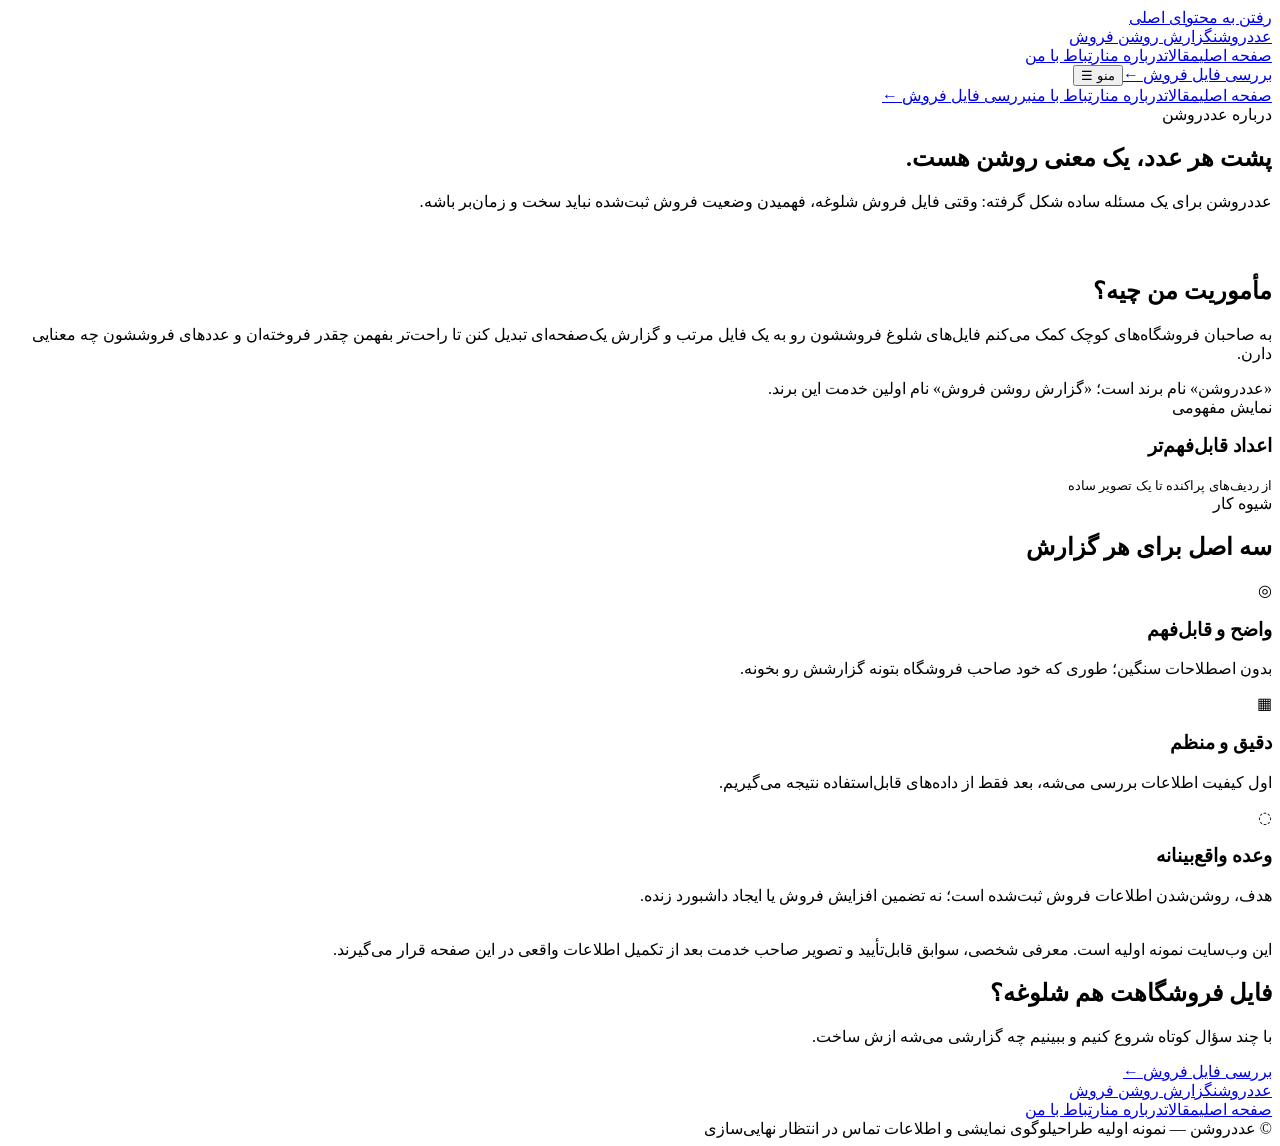
==== about.html @ 480784b9 "feat: add Adadroshan about.html" ====
<!DOCTYPE html>
<html dir="rtl" lang="fa"><head><meta charset="utf-8"/><meta content="width=device-width, initial-scale=1" name="viewport"/><meta content="درباره عددروشن و مأموریت خدمت گزارش روشن فروش برای فروشگاه‌های کوچک." name="description"/><title>درباره من | عددروشن</title><link href="styles.css" rel="stylesheet"/></head><body><a class="skip" href="#main">رفتن به محتوای اصلی</a><header class="nav-shell"><nav class="nav container"><a class="logo" href="index.html"><span aria-hidden="true" class="logo-symbol"><i></i><i></i><i></i><i></i><i></i><i></i><i></i><i></i><i></i><i></i></span><span><span class="logo-name">عددروشن</span><span class="logo-sub">گزارش روشن فروش</span></span></a><div class="nav-links"><a href="index.html">صفحه اصلی</a><a href="blog.html">مقالات</a><a aria-current="page" class="active" href="about.html">درباره من</a><a href="contact.html">ارتباط با من</a></div><a class="btn btn-primary" href="contact.html#request">بررسی فایل فروش ←</a><button aria-controls="mobileMenu" aria-expanded="false" class="menu-btn" id="menuToggle" type="button">منو ☰</button></nav><div class="mobile-menu" id="mobileMenu"><a href="index.html">صفحه اصلی</a><a href="blog.html">مقالات</a><a href="about.html">درباره من</a><a href="contact.html">ارتباط با من</a><a href="contact.html#request">بررسی فایل فروش ←</a></div></header><main id="main"><section class="page-hero"><div class="container"><span class="eyebrow">درباره عددروشن</span><h1>پشت هر عدد، یک معنی روشن هست.</h1><p>عددروشن برای یک مسئله ساده شکل گرفته: وقتی فایل فروش شلوغه، فهمیدن وضعیت فروش ثبت‌شده نباید سخت و زمان‌بر باشه.</p></div></section><section class="section white" style="padding-top:30px"><div class="container"><div class="about-grid"><article class="mission"><h2>مأموریت من چیه؟</h2><p>به صاحبان فروشگاه‌های کوچک کمک می‌کنم فایل‌های شلوغ فروششون رو به یک فایل مرتب و گزارش یک‌صفحه‌ای تبدیل کنن تا راحت‌تر بفهمن چقدر فروخته‌ان و عددهای فروششون چه معنایی دارن.</p><div class="fact-box">«عددروشن» نام برند است؛ «گزارش روشن فروش» نام اولین خدمت این برند.</div></article><div aria-label="نمایش نمادین تبدیل اطلاعات به گزارش" class="about-visual"><div class="diagram"><span class="sample-mark">نمایش مفهومی</span><div class="bars"><i style="height:36%"></i><i style="height:72%"></i><i style="height:52%"></i><i style="height:90%"></i><i style="height:61%"></i></div><h3>اعداد قابل‌فهم‌تر</h3><small>از ردیف‌های پراکنده تا یک تصویر ساده</small></div></div></div></div></section><section class="section"><div class="container"><div class="section-title"><span class="eyebrow">شیوه کار</span><h2>سه اصل برای هر گزارش</h2></div><div class="cards-3"><article class="feature-card"><div class="iconbox">◎</div><h3>واضح و قابل‌فهم</h3><p>بدون اصطلاحات سنگین؛ طوری که خود صاحب فروشگاه بتونه گزارشش رو بخونه.</p></article><article class="feature-card"><div class="iconbox">▦</div><h3>دقیق و منظم</h3><p>اول کیفیت اطلاعات بررسی می‌شه، بعد فقط از داده‌های قابل‌استفاده نتیجه می‌گیریم.</p></article><article class="feature-card"><div class="iconbox">◌</div><h3>وعده واقع‌بینانه</h3><p>هدف، روشن‌شدن اطلاعات فروش ثبت‌شده است؛ نه تضمین افزایش فروش یا ایجاد داشبورد زنده.</p></article></div><div class="fact-box" style="margin-top:35px">این وب‌سایت نمونه اولیه است. معرفی شخصی، سوابق قابل‌تأیید و تصویر صاحب خدمت بعد از تکمیل اطلاعات واقعی در این صفحه قرار می‌گیرند.</div></div></section><section class="section white"><div class="container"><div class="final-cta"><div><h2>فایل فروشگاهت هم شلوغه؟</h2><p>با چند سؤال کوتاه شروع کنیم و ببینیم چه گزارشی می‌شه ازش ساخت.</p></div><a class="btn" href="contact.html#request">بررسی فایل فروش ←</a></div></div></section></main><footer class="footer"><div class="container"><div class="foot-grid"><a class="logo" href="index.html"><span aria-hidden="true" class="logo-symbol"><i></i><i></i><i></i><i></i><i></i><i></i><i></i><i></i><i></i></span><span><span class="logo-name">عددروشن</span><span class="logo-sub">گزارش روشن فروش</span></span></a><div class="foot-links"><a href="index.html">صفحه اصلی</a><a href="blog.html">مقالات</a><a href="about.html">درباره من</a><a href="contact.html">ارتباط با من</a></div></div><div class="footer-note"><span>© عددروشن — نمونه اولیه طراحی</span><span>لوگوی نمایشی و اطلاعات تماس در انتظار نهایی‌سازی</span></div></div></footer><script src="app.js"></script></body></html>
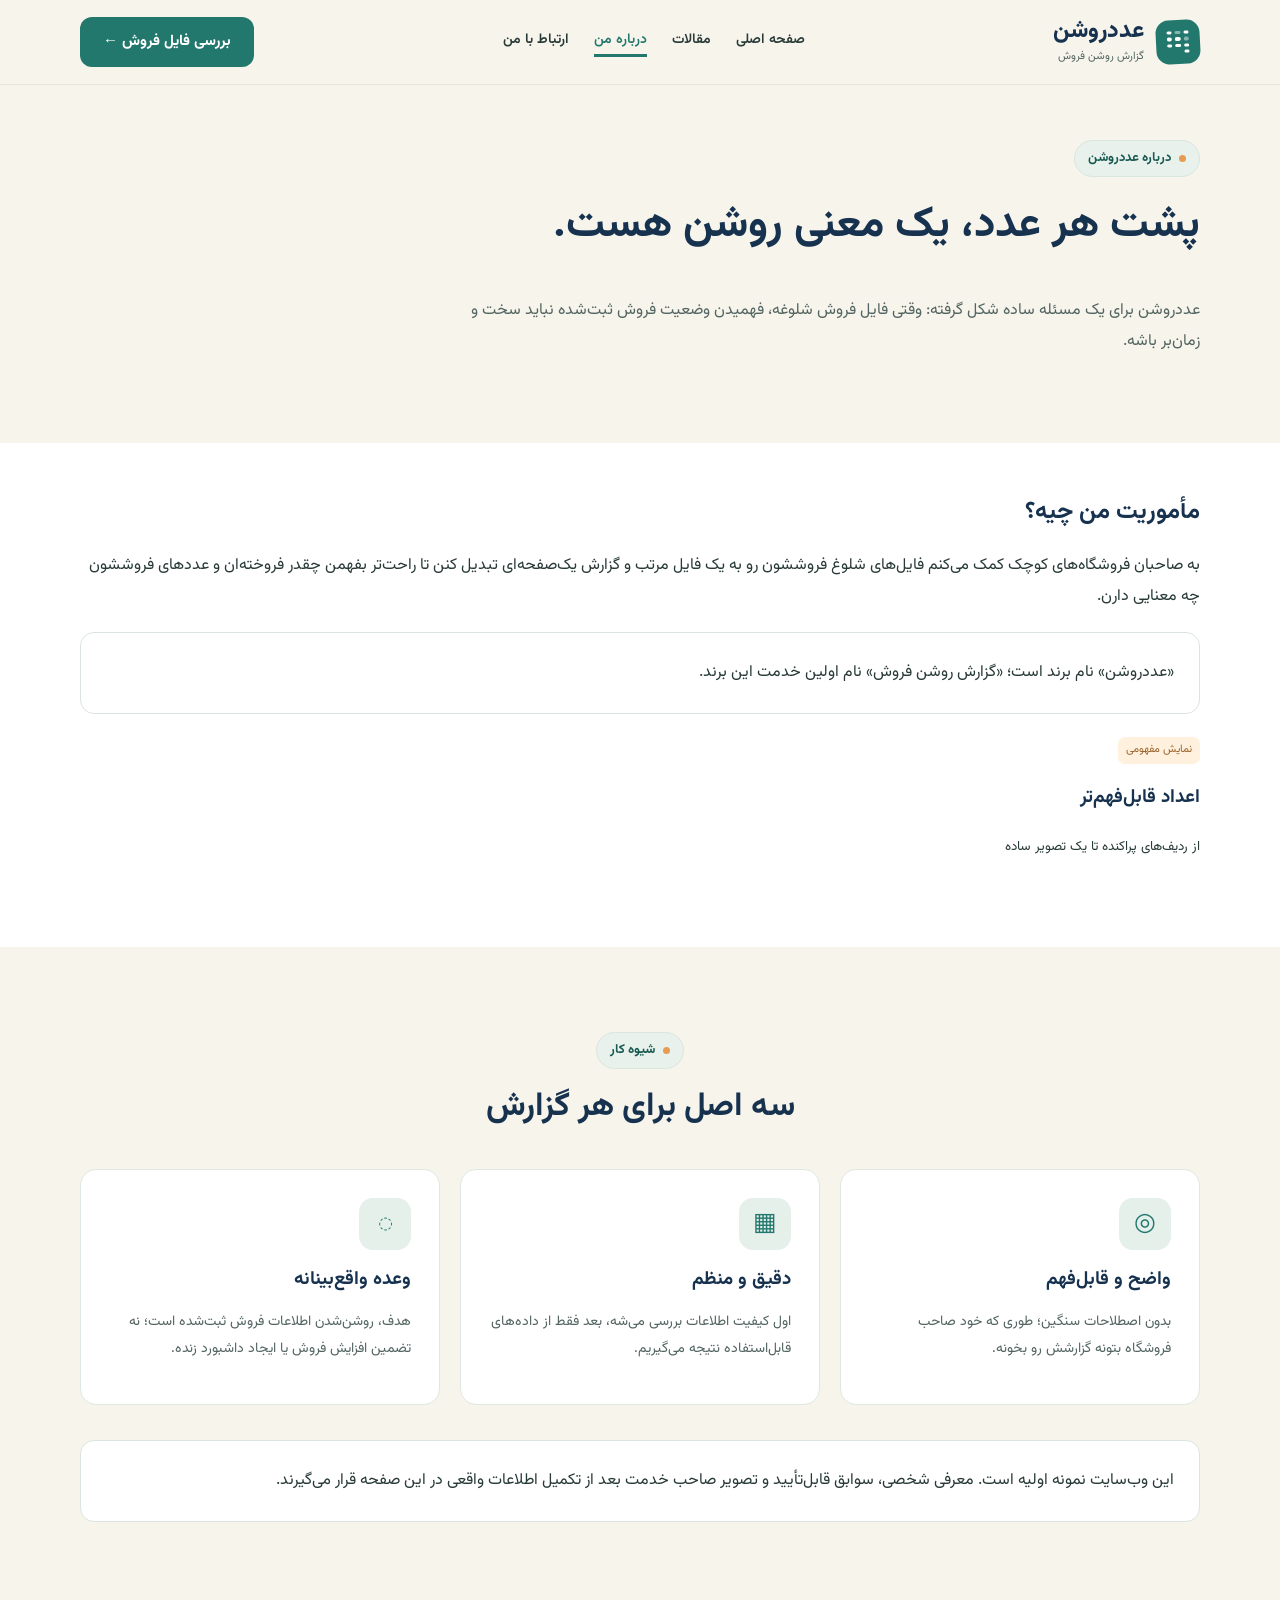
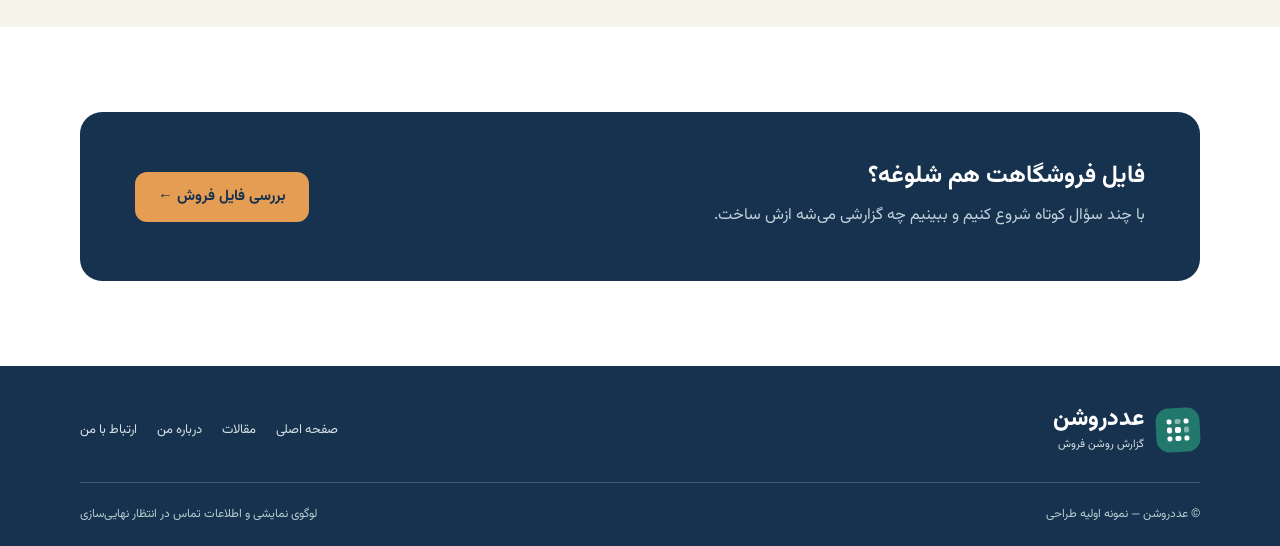
==== commit 23f43f7e: "feat: add custom favicon to website and blog" ====
--- a/about.html
+++ b/about.html
@@ -1,2 +1,2 @@
 <!DOCTYPE html>
-<html dir="rtl" lang="fa"><head><meta charset="utf-8"/><meta content="width=device-width, initial-scale=1" name="viewport"/><meta content="درباره عددروشن و مأموریت خدمت گزارش روشن فروش برای فروشگاه‌های کوچک." name="description"/><title>درباره من | عددروشن</title><link href="styles.css" rel="stylesheet"/></head><body><a class="skip" href="#main">رفتن به محتوای اصلی</a><header class="nav-shell"><nav class="nav container"><a class="logo" href="index.html"><span aria-hidden="true" class="logo-symbol"><i></i><i></i><i></i><i></i><i></i><i></i><i></i><i></i><i></i><i></i></span><span><span class="logo-name">عددروشن</span><span class="logo-sub">گزارش روشن فروش</span></span></a><div class="nav-links"><a href="index.html">صفحه اصلی</a><a href="blog.html">مقالات</a><a aria-current="page" class="active" href="about.html">درباره من</a><a href="contact.html">ارتباط با من</a></div><a class="btn btn-primary" href="contact.html#request">بررسی فایل فروش ←</a><button aria-controls="mobileMenu" aria-expanded="false" class="menu-btn" id="menuToggle" type="button">منو ☰</button></nav><div class="mobile-menu" id="mobileMenu"><a href="index.html">صفحه اصلی</a><a href="blog.html">مقالات</a><a href="about.html">درباره من</a><a href="contact.html">ارتباط با من</a><a href="contact.html#request">بررسی فایل فروش ←</a></div></header><main id="main"><section class="page-hero"><div class="container"><span class="eyebrow">درباره عددروشن</span><h1>پشت هر عدد، یک معنی روشن هست.</h1><p>عددروشن برای یک مسئله ساده شکل گرفته: وقتی فایل فروش شلوغه، فهمیدن وضعیت فروش ثبت‌شده نباید سخت و زمان‌بر باشه.</p></div></section><section class="section white" style="padding-top:30px"><div class="container"><div class="about-grid"><article class="mission"><h2>مأموریت من چیه؟</h2><p>به صاحبان فروشگاه‌های کوچک کمک می‌کنم فایل‌های شلوغ فروششون رو به یک فایل مرتب و گزارش یک‌صفحه‌ای تبدیل کنن تا راحت‌تر بفهمن چقدر فروخته‌ان و عددهای فروششون چه معنایی دارن.</p><div class="fact-box">«عددروشن» نام برند است؛ «گزارش روشن فروش» نام اولین خدمت این برند.</div></article><div aria-label="نمایش نمادین تبدیل اطلاعات به گزارش" class="about-visual"><div class="diagram"><span class="sample-mark">نمایش مفهومی</span><div class="bars"><i style="height:36%"></i><i style="height:72%"></i><i style="height:52%"></i><i style="height:90%"></i><i style="height:61%"></i></div><h3>اعداد قابل‌فهم‌تر</h3><small>از ردیف‌های پراکنده تا یک تصویر ساده</small></div></div></div></div></section><section class="section"><div class="container"><div class="section-title"><span class="eyebrow">شیوه کار</span><h2>سه اصل برای هر گزارش</h2></div><div class="cards-3"><article class="feature-card"><div class="iconbox">◎</div><h3>واضح و قابل‌فهم</h3><p>بدون اصطلاحات سنگین؛ طوری که خود صاحب فروشگاه بتونه گزارشش رو بخونه.</p></article><article class="feature-card"><div class="iconbox">▦</div><h3>دقیق و منظم</h3><p>اول کیفیت اطلاعات بررسی می‌شه، بعد فقط از داده‌های قابل‌استفاده نتیجه می‌گیریم.</p></article><article class="feature-card"><div class="iconbox">◌</div><h3>وعده واقع‌بینانه</h3><p>هدف، روشن‌شدن اطلاعات فروش ثبت‌شده است؛ نه تضمین افزایش فروش یا ایجاد داشبورد زنده.</p></article></div><div class="fact-box" style="margin-top:35px">این وب‌سایت نمونه اولیه است. معرفی شخصی، سوابق قابل‌تأیید و تصویر صاحب خدمت بعد از تکمیل اطلاعات واقعی در این صفحه قرار می‌گیرند.</div></div></section><section class="section white"><div class="container"><div class="final-cta"><div><h2>فایل فروشگاهت هم شلوغه؟</h2><p>با چند سؤال کوتاه شروع کنیم و ببینیم چه گزارشی می‌شه ازش ساخت.</p></div><a class="btn" href="contact.html#request">بررسی فایل فروش ←</a></div></div></section></main><footer class="footer"><div class="container"><div class="foot-grid"><a class="logo" href="index.html"><span aria-hidden="true" class="logo-symbol"><i></i><i></i><i></i><i></i><i></i><i></i><i></i><i></i><i></i></span><span><span class="logo-name">عددروشن</span><span class="logo-sub">گزارش روشن فروش</span></span></a><div class="foot-links"><a href="index.html">صفحه اصلی</a><a href="blog.html">مقالات</a><a href="about.html">درباره من</a><a href="contact.html">ارتباط با من</a></div></div><div class="footer-note"><span>© عددروشن — نمونه اولیه طراحی</span><span>لوگوی نمایشی و اطلاعات تماس در انتظار نهایی‌سازی</span></div></div></footer><script src="app.js"></script></body></html>+<html dir="rtl" lang="fa"><head><meta charset="utf-8"/><meta content="width=device-width, initial-scale=1" name="viewport"/><meta content="درباره عددروشن و مأموریت خدمت گزارش روشن فروش برای فروشگاه‌های کوچک." name="description"/><title>درباره من | عددروشن</title><link href="styles.css" rel="stylesheet"/><link rel="icon" type="image/png" sizes="128x128" href="favicon.png"></head><body><a class="skip" href="#main">رفتن به محتوای اصلی</a><header class="nav-shell"><nav class="nav container"><a class="logo" href="index.html"><span aria-hidden="true" class="logo-symbol"><i></i><i></i><i></i><i></i><i></i><i></i><i></i><i></i><i></i><i></i></span><span><span class="logo-name">عددروشن</span><span class="logo-sub">گزارش روشن فروش</span></span></a><div class="nav-links"><a href="index.html">صفحه اصلی</a><a href="blog.html">مقالات</a><a aria-current="page" class="active" href="about.html">درباره من</a><a href="contact.html">ارتباط با من</a></div><a class="btn btn-primary" href="contact.html#request">بررسی فایل فروش ←</a><button aria-controls="mobileMenu" aria-expanded="false" class="menu-btn" id="menuToggle" type="button">منو ☰</button></nav><div class="mobile-menu" id="mobileMenu"><a href="index.html">صفحه اصلی</a><a href="blog.html">مقالات</a><a href="about.html">درباره من</a><a href="contact.html">ارتباط با من</a><a href="contact.html#request">بررسی فایل فروش ←</a></div></header><main id="main"><section class="page-hero"><div class="container"><span class="eyebrow">درباره عددروشن</span><h1>پشت هر عدد، یک معنی روشن هست.</h1><p>عددروشن برای یک مسئله ساده شکل گرفته: وقتی فایل فروش شلوغه، فهمیدن وضعیت فروش ثبت‌شده نباید سخت و زمان‌بر باشه.</p></div></section><section class="section white" style="padding-top:30px"><div class="container"><div class="about-grid"><article class="mission"><h2>مأموریت من چیه؟</h2><p>به صاحبان فروشگاه‌های کوچک کمک می‌کنم فایل‌های شلوغ فروششون رو به یک فایل مرتب و گزارش یک‌صفحه‌ای تبدیل کنن تا راحت‌تر بفهمن چقدر فروخته‌ان و عددهای فروششون چه معنایی دارن.</p><div class="fact-box">«عددروشن» نام برند است؛ «گزارش روشن فروش» نام اولین خدمت این برند.</div></article><div aria-label="نمایش نمادین تبدیل اطلاعات به گزارش" class="about-visual"><div class="diagram"><span class="sample-mark">نمایش مفهومی</span><div class="bars"><i style="height:36%"></i><i style="height:72%"></i><i style="height:52%"></i><i style="height:90%"></i><i style="height:61%"></i></div><h3>اعداد قابل‌فهم‌تر</h3><small>از ردیف‌های پراکنده تا یک تصویر ساده</small></div></div></div></div></section><section class="section"><div class="container"><div class="section-title"><span class="eyebrow">شیوه کار</span><h2>سه اصل برای هر گزارش</h2></div><div class="cards-3"><article class="feature-card"><div class="iconbox">◎</div><h3>واضح و قابل‌فهم</h3><p>بدون اصطلاحات سنگین؛ طوری که خود صاحب فروشگاه بتونه گزارشش رو بخونه.</p></article><article class="feature-card"><div class="iconbox">▦</div><h3>دقیق و منظم</h3><p>اول کیفیت اطلاعات بررسی می‌شه، بعد فقط از داده‌های قابل‌استفاده نتیجه می‌گیریم.</p></article><article class="feature-card"><div class="iconbox">◌</div><h3>وعده واقع‌بینانه</h3><p>هدف، روشن‌شدن اطلاعات فروش ثبت‌شده است؛ نه تضمین افزایش فروش یا ایجاد داشبورد زنده.</p></article></div><div class="fact-box" style="margin-top:35px">این وب‌سایت نمونه اولیه است. معرفی شخصی، سوابق قابل‌تأیید و تصویر صاحب خدمت بعد از تکمیل اطلاعات واقعی در این صفحه قرار می‌گیرند.</div></div></section><section class="section white"><div class="container"><div class="final-cta"><div><h2>فایل فروشگاهت هم شلوغه؟</h2><p>با چند سؤال کوتاه شروع کنیم و ببینیم چه گزارشی می‌شه ازش ساخت.</p></div><a class="btn" href="contact.html#request">بررسی فایل فروش ←</a></div></div></section></main><footer class="footer"><div class="container"><div class="foot-grid"><a class="logo" href="index.html"><span aria-hidden="true" class="logo-symbol"><i></i><i></i><i></i><i></i><i></i><i></i><i></i><i></i><i></i></span><span><span class="logo-name">عددروشن</span><span class="logo-sub">گزارش روشن فروش</span></span></a><div class="foot-links"><a href="index.html">صفحه اصلی</a><a href="blog.html">مقالات</a><a href="about.html">درباره من</a><a href="contact.html">ارتباط با من</a></div></div><div class="footer-note"><span>© عددروشن — نمونه اولیه طراحی</span><span>لوگوی نمایشی و اطلاعات تماس در انتظار نهایی‌سازی</span></div></div></footer><script src="app.js"></script></body></html>
--- a/styles.css
+++ b/styles.css
@@ -0,0 +1,21 @@
+@import url('https://fonts.googleapis.com/css2?family=Vazirmatn:wght@400;500;600;700;800&display=swap');
+:root{--green:#23786D;--green-dark:#185A52;--green-light:#E9F3EF;--cream:#F7F4EB;--navy:#17324F;--orange:#E59C53;--coal:#283A38;--muted:#536562;--line:#CBD8D3;--white:#fff;--shadow:0 22px 60px rgba(23,50,79,.09)}
+*{box-sizing:border-box}html{scroll-behavior:smooth}body{margin:0;background:var(--cream);color:var(--coal);font-family:Vazirmatn,Tahoma,sans-serif;font-size:16px;line-height:1.9;direction:rtl}a{color:inherit;text-decoration:none}button,input,textarea,select{font:inherit}button{cursor:pointer}img,svg{max-width:100%}.container{width:min(1120px,calc(100% - 44px));margin:auto}[hidden]{display:none!important}.skip{position:absolute;top:-80px;right:12px;background:#fff;padding:8px;z-index:99}.skip:focus{top:8px}a:focus-visible,button:focus-visible,input:focus-visible,textarea:focus-visible,summary:focus-visible{outline:3px solid var(--orange);outline-offset:3px}
+.nav-shell{position:sticky;top:0;z-index:50;background:#f7f4ebf5;border-bottom:1px solid #e5e4dd;backdrop-filter:blur(15px)}.nav{display:flex;align-items:center;justify-content:space-between;gap:22px;min-height:84px}.logo{display:flex;align-items:center;gap:12px;flex-shrink:0}.logo-symbol{width:44px;height:44px;padding:11px;border-radius:13px;background:var(--green);display:grid;grid-template-columns:repeat(3,1fr);gap:3px;transform:rotate(-3deg)}.logo-symbol i{background:#fff;border-radius:2px}.logo-symbol i:nth-child(2),.logo-symbol i:nth-child(4){opacity:.45}.logo-name{display:block;color:var(--navy);font-size:23px;font-weight:800;line-height:1.35}.logo-sub{color:var(--muted);font-size:11px;display:block}.nav-links{display:flex;gap:25px;font-weight:600;font-size:14px}.nav-links a:hover,.nav-links .active{color:var(--green)}.nav-links .active{border-bottom:3px solid var(--green)}.btn{display:inline-flex;align-items:center;justify-content:center;gap:8px;min-height:50px;padding:9px 22px;border-radius:12px;font-size:15px;font-weight:700;border:1px solid transparent;transition:transform .2s}.btn:hover{transform:translateY(-2px)}.btn-primary{background:var(--green);color:#fff}.btn-primary:hover{background:var(--green-dark)}.btn-outline{background:white;border-color:var(--green);color:var(--green)}.btn-soft{background:var(--green-light);color:var(--green)}.menu-btn,.mobile-menu{display:none}
+.eyebrow{display:inline-flex;align-items:center;gap:8px;border-radius:40px;border:1px solid #d8e6de;background:#e9f1ec;color:var(--green-dark);font-size:13px;font-weight:700;padding:5px 13px}.eyebrow:before{content:'';background:var(--orange);width:7px;height:7px;border-radius:50%}h1,h2,h3{color:var(--navy);line-height:1.6}.hero{padding:75px 0 85px;overflow:hidden}.hero-grid{display:grid;grid-template-columns:1fr 1.04fr;gap:45px;align-items:center}.hero h1{font-size:clamp(34px,4.3vw,53px);line-height:1.5;margin:20px 0;font-weight:800}.hero h1 em{font-style:normal;color:var(--green)}.hero-text{color:var(--muted);font-size:18px;line-height:2.05}.hero-actions{display:flex;gap:12px;flex-wrap:wrap;margin:25px 0}.hero-chips{display:flex;gap:12px;flex-wrap:wrap;color:var(--muted);font-size:13px}.tick{color:var(--green)}.showcase{position:relative;padding:25px 0 0 15px}.showcase:before{content:'';position:absolute;width:90%;height:95%;background:#e2ebe4;transform:rotate(-7deg);border-radius:48px;top:10px;right:10px}.report-window{position:relative;background:#fff;border-radius:19px;box-shadow:0 25px 70px #17324f1a;border:1px solid #d8e0d9;overflow:hidden;transform:rotate(1deg)}.window-head{display:flex;justify-content:space-between;padding:14px 20px;border-bottom:1px solid #edf0ed}.window-name{font-weight:700;color:var(--navy);font-size:13px}.window-dots{display:flex;gap:4px}.window-dots i{height:8px;width:8px;border-radius:50%;background:#e4dfd9}.window-inner{padding:22px}.report-top{display:flex;align-items:center;justify-content:space-between}.report-top h3{font-size:16px}.report-top small,.sample-mark{display:inline-block;background:#fff1dd;color:#9a632c;border-radius:7px;padding:3px 8px;font-size:11px}.stat-main{display:flex;align-items:center;justify-content:space-between;background:var(--green);color:#fff;padding:20px;border-radius:12px}.stat-main .num{font-size:26px;font-weight:800}.stat-main small{color:#d2e8e0}.stat-row{display:grid;grid-template-columns:repeat(2,1fr);gap:11px;margin-top:11px}.mini-stat{background:#fbfdfb;border:1px solid #e1eae4;border-radius:12px;padding:12px}.mini-stat small{display:block;font-size:11px;color:var(--muted)}.mini-stat strong{display:block;font-size:21px;color:var(--navy)}.mock-chart{height:86px;display:flex;align-items:end;gap:9px;border-bottom:1px dashed #a8c5b5;margin-top:20px}.mock-chart i{flex:1;background:#bfd9c9;border-radius:5px 5px 0 0}.mock-chart i:nth-child(2),.mock-chart i:nth-child(5){background:var(--green)}.chart-labels{display:flex;justify-content:space-between;font-size:10px;color:#83968c}.float-tag{position:absolute;bottom:-12px;right:-20px;background:var(--orange);padding:8px 13px;color:var(--navy);font-size:12px;border-radius:9px;transform:rotate(-4deg);font-weight:700}
+.section{padding:85px 0}.section.white,.split-band{background:#fff}.section-title{text-align:center;max-width:720px;margin:0 auto 35px}.section-title h2{font-size:clamp(24px,3vw,33px);margin:12px 0 8px}.section-title p{color:var(--muted)}.cards-3,.steps,.blog-cards{display:grid;grid-template-columns:repeat(3,minmax(0,1fr));gap:20px}.feature-card,.post-card{background:#fff;border:1px solid #dee8e1;border-radius:16px;overflow:hidden}.feature-card{padding:28px}.feature-card .iconbox{width:52px;height:52px;background:#e5f0eb;color:var(--green);border-radius:14px;display:grid;place-items:center;font-size:25px}.feature-card h3{margin:15px 0 8px}.feature-card p,.step p{font-size:14px;color:var(--muted)}.split-band{padding:85px 0}.compare{display:grid;grid-template-columns:repeat(2,minmax(0,1fr));gap:22px}.compare-card{background:#fff;border:1px solid #e0e8e3;border-radius:17px;overflow:hidden;box-shadow:0 10px 30px #17324f09}.compare-card header{display:flex;justify-content:space-between;align-items:center;gap:10px;padding:14px 20px;border-bottom:1px solid #e9eeeb}.compare-card header h3{font-size:17px;margin:0}.dot{display:inline-block;width:8px;height:8px;margin-left:7px;border-radius:50%;background:var(--orange)}.after .dot{background:var(--green)}.compare-card .inner{padding:18px}.sheet{width:100%;border-collapse:collapse;text-align:center;table-layout:fixed;font-size:11px}.sheet th,.sheet td{border:1px solid #e2e3de;padding:9px 4px;overflow:hidden;text-overflow:ellipsis;white-space:nowrap}.sheet th{background:#f3f1eb}.sheet .bad{background:#fff0e7}.sheet .good{background:#eef7f1}.issue{color:#a9682e}.compare-note{font-size:12px;color:var(--muted)}.summary-strip{display:flex;gap:8px;flex-wrap:wrap}.summary-strip span{background:#eff6f2;border-radius:8px;padding:6px 10px;font-size:12px;color:var(--green)}.micro-link,.read-link{color:var(--green);font-weight:700}.steps{margin-top:32px}.step{text-align:center;padding:15px}.step-num{width:58px;height:58px;border-radius:17px;background:#e7f1ed;color:var(--green);font-size:24px;font-weight:800;display:grid;place-items:center;margin:auto}.step h3{font-size:18px}.faq-wrap{max-width:800px;margin:auto}.faq-wrap details{background:#fff;border:1px solid #dce7df;border-radius:12px;margin-bottom:10px;padding:0 20px}.faq-wrap summary{color:var(--navy);font-weight:700;cursor:pointer;padding:16px 0}.faq-wrap details p{color:var(--muted);font-size:14px}.final-cta{display:flex;align-items:center;justify-content:space-between;gap:25px;background:var(--navy);padding:45px 55px;border-radius:22px;color:#fff}.final-cta h2{color:#fff;margin:0}.final-cta p{color:#c3d2da;margin:5px 0}.final-cta .btn{background:var(--orange);color:var(--navy)}.footer{background:#17324f;color:#d4e0e1;padding:38px 0 20px}.footer .logo-name{color:#fff}.footer .logo-sub{color:#d6e1e2}.foot-grid{display:flex;align-items:center;justify-content:space-between;gap:25px}.foot-links{display:flex;flex-wrap:wrap;gap:20px;font-size:13px}.footer-note{display:flex;flex-wrap:wrap;justify-content:space-between;gap:15px;margin-top:26px;padding-top:20px;border-top:1px solid #ffffff30;font-size:12px;color:#b5cbcf}
+.page-hero{padding:55px 0 70px}.page-hero h1{font-size:clamp(30px,4vw,43px)}.page-hero p{color:var(--muted);max-width:750px}.fact-box{background:#fff;border:1px solid #dbe5de;border-radius:14px;padding:25px;margin:20px 0}.field{display:flex;flex-direction:column;gap:5px;margin:14px 0}.field input,.field textarea,.field select{background:#fff;border:1px solid #cbd8d3;border-radius:10px;padding:12px;min-width:0}.field label{font-weight:700;color:var(--navy)}.request-result{display:none;background:#f0f7f3;border:1px solid #cbd8d3;padding:22px;border-radius:12px}.request-result.show{display:block}.request-result pre,.request-result code{white-space:pre-wrap;font-family:inherit;overflow-wrap:anywhere}.contact-grid{display:grid;grid-template-columns:1.4fr 1fr;gap:24px}
+.blog-hero{padding:65px 0;background:#ecf3ed}.blog-hero-grid{display:grid;grid-template-columns:1.25fr .75fr;align-items:center;gap:25px}.blog-hero h1{font-size:clamp(32px,4.2vw,46px);margin:14px 0}.blog-hero p{color:var(--muted);max-width:650px;font-size:17px}.blog-hero-graphic{display:flex;align-items:center;justify-content:center;position:relative;min-height:230px}.graphic-book{background:#fff;border:1px solid #dfebe3;box-shadow:var(--shadow);padding:26px 38px;border-radius:17px;transform:rotate(-4deg)}.graphic-book b{font-size:33px;color:var(--green)}.graphic-book span{display:block;color:var(--muted)}.graphic-dots{position:absolute;width:14px;height:14px;border-radius:50%;background:var(--orange);top:20px;right:20px}.graphic-note{position:absolute;bottom:7px;left:7px;background:var(--orange);border-radius:9px;padding:7px 15px;font-size:12px;transform:rotate(5deg)}.blog-toolbar,.blog-heading-row{display:flex;align-items:center;justify-content:space-between;gap:25px;margin-bottom:24px}.blog-heading-row h2{margin:5px 0;font-size:30px}.blog-heading-row p{color:var(--muted)}.blog-filters{display:flex;gap:8px;flex-wrap:wrap}.filter-btn{background:#fff;border:1px solid #d9e7dc;border-radius:22px;padding:8px 14px;font-size:13px;color:var(--muted)}.filter-btn.selected{background:var(--green);color:#fff;border-color:var(--green)}.search-box{border:1px solid var(--line);border-radius:12px;background:#fff;padding:8px 14px;display:flex;align-items:center;gap:8px}.search-box input{border:0;outline:0;min-width:180px;max-width:100%;width:100%}.post-results-meta{color:var(--muted);font-size:13px}.reset-filters{background:none;border:0;color:var(--green);text-decoration:underline}.post-card{display:flex;flex-direction:column}.post-card:hover{box-shadow:var(--shadow)}.post-art-link{display:block;overflow:hidden}.editorial-visual{height:210px;min-height:180px;display:flex;align-items:center;justify-content:center;position:relative;overflow:hidden;background:#e3efe7;padding:15px}.post-card-body{padding:20px;display:flex;align-items:flex-start;flex-direction:column;flex:1}.post-card h3{font-size:18px;margin:12px 0 7px}.post-card p{font-size:13px;color:var(--muted);line-height:2;flex:1}.article-meta{display:flex;gap:9px;flex-wrap:wrap;align-items:center;font-size:12px;color:var(--muted)}.post-category{color:var(--green);background:#eaf4ed;border-radius:18px;padding:2px 9px}.read-link{font-size:13px}.featured-post{display:grid;grid-template-columns:1fr 1fr;background:#fff;border:1px solid #deebdf;border-radius:18px;overflow:hidden;margin:22px 0 35px}.featured-text{padding:32px}.featured-label{color:var(--green);font-size:12px;font-weight:700}.featured-post .editorial-visual{height:100%;min-height:300px}.home-blog-teaser .editorial-visual{height:167px}.blog-bottom-cta{background:#eaf3ec;border-radius:20px;padding:35px;display:flex;align-items:center;justify-content:space-between;gap:20px}.blog-bottom-cta h2{margin:0}
+.mini-paper,.column-sheet,.visual-float,.privacy-paper{position:relative;width:80%;background:#fff;border-radius:12px;box-shadow:0 20px 36px #17324f1b;padding:16px;transform:rotate(-3deg)}.mini-paper-heading,.mini-paper-bottom,.col-head,.col-line{display:flex;justify-content:space-between;gap:7px}.mini-paper-heading{font-size:11px;font-weight:700;color:var(--navy)}.mini-paper-stat{background:var(--green);color:#fff;padding:10px 12px;border-radius:8px;margin:10px 0}.mini-paper-stat small{display:block;font-size:9px}.mini-paper-stat b{font-size:20px}.mini-paper-bottom div{background:#f1f6f2;border-radius:5px;padding:6px;flex:1}.mini-paper-bottom small{display:block;font-size:9px;color:var(--muted)}.mini-paper-bottom b{font-size:15px;color:var(--navy)}.mini-bars{height:36px;display:flex;gap:5px;align-items:end}.mini-bars i{flex:1;background:#bfd9c9;border-radius:5px 5px 0 0}.mini-bars i:nth-child(2),.mini-bars i:nth-child(5){background:var(--green)}.visual-stamp,.visual-chip{position:absolute;bottom:16px;right:15px;background:var(--orange);border-radius:8px;padding:4px 10px;font-size:10px}.visual-grid{background:#edf4eb}.visual-columns{background:#e9edf4}.visual-privacy{background:#f8eadb}.grid-table{display:grid;grid-template-columns:repeat(3,1fr);gap:5px;margin-top:10px}.grid-table i{height:15px;background:#e8eee9;border-radius:3px}.grid-table i:nth-child(2),.grid-table i:nth-child(4){background:#d1e4d6}.col-head b{flex:1;background:#d9e9e7;font-size:10px;border-radius:4px;padding:5px}.col-line i{flex:1;background:#e7eeee;height:10px;border-radius:3px}.column-sheet>span,.visual-float>span,.privacy-paper>span{font-size:11px;color:var(--navy);font-weight:700}.privacy-paper>div{border-bottom:1px solid #eee}.privacy-paper b{color:var(--green)}.privacy-dash{font-size:11px;background:#eff6f0;padding:8px}.privacy-icon{position:absolute;top:16%;right:12%;background:var(--green);border-radius:50%;color:#fff;padding:9px}.no-articles{padding:40px;background:#fff;border:1px dashed var(--line);text-align:center;border-radius:15px}.no-articles-icon{font-size:38px}
+.article-title-wrap{padding:35px 0 55px}.breadcrumbs{display:flex;align-items:center;flex-wrap:wrap;gap:10px;font-size:12px;color:var(--muted);margin-bottom:38px}.breadcrumbs a{color:var(--green)}.article-heading{text-align:center;max-width:800px;margin:auto}.article-heading h1{font-size:clamp(29px,4vw,44px);margin:18px 0}.article-heading p{color:var(--muted);font-size:17px}.article-heading .article-meta{justify-content:center}.article-page-body{background:#fff;padding:55px 0 85px}.article-grid{display:grid;grid-template-columns:minmax(0,1fr) 260px;gap:50px}.article-lead-art{margin-bottom:30px;border-radius:15px;overflow:hidden}.article-lead-art .editorial-visual{min-height:275px}.article-section{margin-bottom:35px;scroll-margin-top:110px}.article-section h2{font-size:24px}.article-section p,.article-section li{color:#485e56;line-height:2.2}.article-tip{background:#fff8ed;border-right:4px solid var(--orange);padding:17px 24px;border-radius:10px}.article-aside{position:sticky;top:110px;align-self:start}.toc-card{background:#f9fbf9;border:1px solid var(--line);padding:20px;border-radius:12px}.toc-card strong{display:block;color:var(--navy);margin-bottom:10px}.toc-card a{display:block;padding:8px 0;border-bottom:1px solid #e8ede7;font-size:13px;color:var(--muted)}.aside-cta{background:var(--navy);color:#fff;padding:22px;border-radius:14px;margin-top:16px}.aside-cta p{font-size:12px}.aside-cta a{color:var(--orange)}.article-end{border-top:1px solid #e5ebe7;padding-top:18px;display:flex;justify-content:space-between;gap:15px}.related-grid{display:grid;grid-template-columns:repeat(2,1fr);gap:20px}.related-link{border:1px solid #dce7df;background:#fff;border-radius:15px;padding:22px;display:flex;flex-direction:column;gap:8px}.related-link span,.related-link small{font-size:12px;color:var(--green)}.related-link strong{color:var(--navy);font-size:17px}
+@media(max-width:940px){.nav-links{gap:14px}.hero-grid{gap:25px}.blog-cards{grid-template-columns:repeat(2,minmax(0,1fr))}.article-grid{grid-template-columns:1fr 220px;gap:25px}}
+@media(max-width:720px){.container{width:min(100% - 28px,620px)}.nav{min-height:72px}.nav-links,.nav>.btn{display:none}.menu-btn{display:block;background:#fff;border:1px solid var(--line);padding:8px 14px;border-radius:10px;color:var(--green)}.mobile-menu.open{display:flex}.mobile-menu{background:#fff;padding:12px 20px;flex-direction:column;gap:12px}.mobile-menu a{border-bottom:1px solid #eee;padding:7px 0}.hero{padding:42px 0 55px}.hero-grid,.compare,.cards-3,.steps,.blog-cards,.related-grid,.contact-grid{grid-template-columns:1fr}.hero h1{font-size:32px}.hero-text{font-size:16px}.showcase{margin-top:24px}.float-tag{right:0}.section,.split-band{padding:55px 0}.section-title h2{font-size:25px}.final-cta,.foot-grid,.blog-toolbar,.blog-heading-row,.blog-bottom-cta{flex-direction:column;align-items:flex-start}.final-cta{padding:30px 25px}.foot-links{gap:12px}.blog-hero{padding:42px 0}.blog-hero-grid{grid-template-columns:1fr}.blog-hero h1{font-size:30px}.blog-hero-graphic{min-height:160px}.featured-post,.article-grid{grid-template-columns:1fr}.featured-text{order:2}.featured-post .editorial-visual{min-height:220px}.article-aside{position:static;order:-1}.article-heading h1{font-size:28px}.article-page-body{padding:35px 0}.article-section h2{font-size:21px}.stat-main .num{font-size:21px}.footer-note{font-size:11px}}
+/* Contact and informational-page finishing */
+.contact-form,.contact-side,.callout,.notice{background:#fff;border:1px solid #dce7df;border-radius:15px;padding:23px}
+.contact-form{padding:28px}.contact-form h2,.contact-side h2{margin-top:0}
+.notice{background:#fff8ed;border-color:#eedabc;color:#675c49}
+.callout{background:#edf7f0;border-color:#cbded1}
+.form-result{display:none;background:#eef7f2;border:1px solid #cbd8d3;border-radius:12px;padding:22px;margin-top:20px}
+.form-result.show{display:block}.form-result pre{white-space:pre-wrap;overflow-wrap:anywhere;line-height:2;font:inherit}
+.tiny{font-size:12px}.page-hero h1{margin-top:15px}
+@media(max-width:720px){.contact-form,.contact-side,.callout,.notice{padding:19px}}
